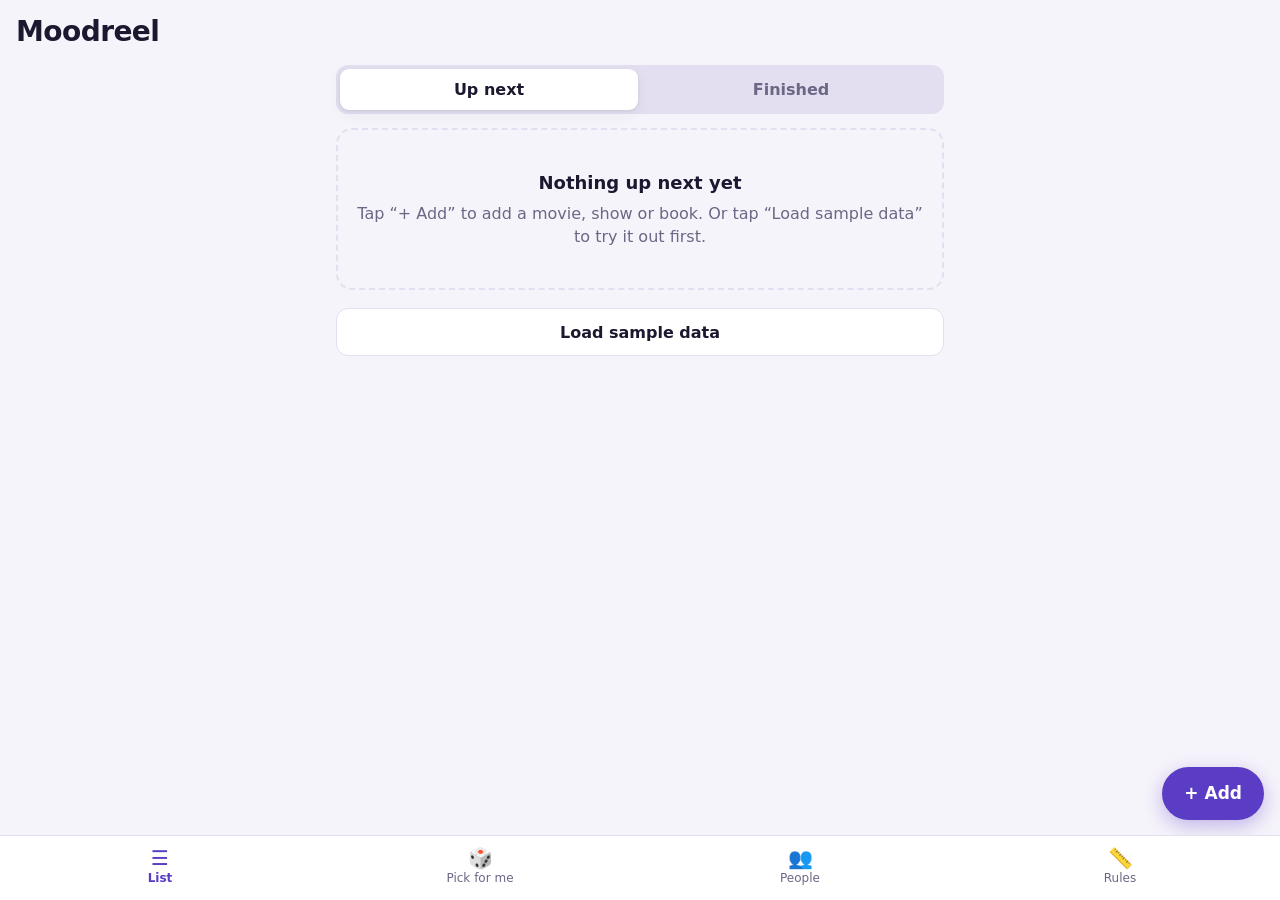
==== index.html @ b11b5fb3 "Add files via upload" ====
<!doctype html>
<html lang="en">
<head>
<meta charset="utf-8">
<meta name="viewport" content="width=device-width, initial-scale=1, viewport-fit=cover">
<title>Moodreel</title>
<meta name="description" content="Track movies, shows and books, who recommended them, and get picks from rules you can check.">
<meta name="theme-color" content="#5b3cc4">
<link rel="manifest" href="manifest.webmanifest">
<link rel="icon" href="icons/icon-192.png" type="image/png">
<link rel="apple-touch-icon" href="icons/apple-touch-icon.png">
<meta name="apple-mobile-web-app-capable" content="yes">
<meta name="mobile-web-app-capable" content="yes">
<meta name="apple-mobile-web-app-title" content="Moodreel">
<meta name="apple-mobile-web-app-status-bar-style" content="default">
<link rel="stylesheet" href="styles.css">
</head>
<body>
<header class="topbar">
  <h1 id="screen-title">Up next</h1>
</header>

<main>
  <!-- LIST -->
  <section id="tab-list" class="screen" aria-labelledby="screen-title">
    <div class="segmented" role="tablist" aria-label="Which list">
      <button role="tab" data-list="next" aria-selected="true">Up next</button>
      <button role="tab" data-list="done" aria-selected="false">Finished</button>
    </div>
    <div id="list-items" class="cards"></div>
  </section>

  <!-- PICK -->
  <section id="tab-pick" class="screen" hidden>
    <fieldset class="chips-group">
      <legend>What mood? <span class="hint">Pick any</span></legend>
      <div class="chips" id="pick-moods"></div>
    </fieldset>
    <fieldset class="chips-group">
      <legend>How much time? <span class="hint">Pick one</span></legend>
      <div class="chips" id="pick-time"></div>
    </fieldset>
    <fieldset class="chips-group">
      <legend>What kind? <span class="hint">Pick one</span></legend>
      <div class="chips" id="pick-type"></div>
    </fieldset>
    <button id="pick-go" class="btn primary wide">Pick for me</button>
    <div id="pick-results" aria-live="polite"></div>
  </section>

  <!-- PEOPLE -->
  <section id="tab-people" class="screen" hidden>
    <h2>Whose picks you like</h2>
    <p class="hint">Average of your star ratings for finished things each person recommended.</p>
    <div id="people-chart"></div>
    <h2>Finished per month</h2>
    <div id="history-chart"></div>
  </section>

  <!-- RULES -->
  <section id="tab-rules" class="screen" hidden>
    <h2>How picks are scored</h2>
    <ol id="rules-list" class="rules"></ol>
    <h2>Your data</h2>
    <p class="hint">Everything is saved only on this device. Nothing is sent anywhere.</p>
    <div class="stack">
      <button id="btn-sample" class="btn">Load sample data</button>
      <button id="btn-export" class="btn">Save a backup file</button>
      <label class="btn" for="file-import">Restore from a backup file</label>
      <input id="file-import" type="file" accept="application/json,.json" hidden>
      <button id="btn-clear" class="btn danger">Clear everything</button>
    </div>
  </section>
</main>

<button id="fab-add" class="fab" aria-label="Add a movie, show or book">+ Add</button>

<nav class="tabbar" aria-label="Main">
  <button data-tab="list" aria-current="page"><span aria-hidden="true">☰</span>List</button>
  <button data-tab="pick"><span aria-hidden="true">🎲</span>Pick for me</button>
  <button data-tab="people"><span aria-hidden="true">👥</span>People</button>
  <button data-tab="rules"><span aria-hidden="true">📏</span>Rules</button>
</nav>

<!-- ADD / EDIT SHEET -->
<div id="sheet" class="sheet" hidden role="dialog" aria-modal="true" aria-labelledby="sheet-title">
  <form id="item-form" class="sheet-body" novalidate>
    <div class="sheet-head">
      <button type="button" class="link" id="sheet-cancel">Cancel</button>
      <h2 id="sheet-title">Add</h2>
      <button type="submit" class="link strong">Save</button>
    </div>
    <label class="field">Title
      <input name="title" required autocomplete="off" placeholder="e.g. Paddington 2">
    </label>
    <p class="error" id="title-error" hidden>Give it a title.</p>
    <fieldset class="chips-group"><legend>Type</legend><div class="chips" id="f-type"></div></fieldset>
    <fieldset class="chips-group"><legend>How long is it?</legend><div class="chips" id="f-time"></div></fieldset>
    <fieldset class="chips-group"><legend>Moods <span class="hint">Pick any</span></legend><div class="chips" id="f-moods"></div></fieldset>
    <label class="field">Recommended by <span class="hint">optional</span>
      <input name="recBy" list="people-names" autocomplete="off" placeholder="e.g. Sam">
      <datalist id="people-names"></datalist>
    </label>
    <fieldset class="chips-group"><legend>Status</legend><div class="chips" id="f-status"></div></fieldset>
    <fieldset class="chips-group" id="f-rating-group"><legend>Your rating</legend><div class="stars" id="f-rating"></div></fieldset>
    <button type="button" id="btn-delete" class="btn danger wide" hidden>Delete</button>
  </form>
</div>

<div id="toast" class="toast" role="status" hidden></div>

<script src="rules.js"></script>
<script src="app.js"></script>
</body>
</html>
---- styles.css ----
:root {
  --bg: #f6f4fb;
  --surface: #ffffff;
  --text: #1b1830;
  --muted: #6b6785;
  --line: #e3dff0;
  --accent: #5b3cc4;
  --accent-text: #ffffff;
  --accent-soft: #ece6ff;
  --danger: #c0322b;
  --star: #e8a400;
  --bar: #5b3cc4;
  --bar-dim: #c9bdf2;
  --shadow: 0 1px 3px rgba(27, 24, 48, .08), 0 4px 14px rgba(27, 24, 48, .06);
  --tabbar-h: 64px;
  color-scheme: light dark;
}
@media (prefers-color-scheme: dark) {
  :root {
    --bg: #14121f;
    --surface: #1f1c2e;
    --text: #efedf8;
    --muted: #a6a1c2;
    --line: #34304a;
    --accent: #9d86ff;
    --accent-text: #14121f;
    --accent-soft: #2e2850;
    --danger: #ff7a70;
    --star: #ffc93d;
    --bar: #9d86ff;
    --bar-dim: #4b4278;
    --shadow: none;
  }
}

* { box-sizing: border-box; }
html, body { margin: 0; }
body {
  background: var(--bg);
  color: var(--text);
  font: 16px/1.45 -apple-system, BlinkMacSystemFont, "Segoe UI", Roboto, system-ui, sans-serif;
  -webkit-tap-highlight-color: transparent;
  min-height: 100vh;
}
button, input, label.btn { font: inherit; color: inherit; }
button { cursor: pointer; }
[hidden] { display: none !important; }

.topbar {
  position: sticky; top: 0; z-index: 5;
  background: var(--bg);
  padding: calc(env(safe-area-inset-top) + 12px) 16px 8px;
}
.topbar h1 { margin: 0; font-size: 28px; letter-spacing: -.02em; }

main {
  padding: 0 16px calc(var(--tabbar-h) + env(safe-area-inset-bottom) + 96px);
  max-width: 640px; margin: 0 auto;
}
h2 { font-size: 18px; margin: 24px 0 6px; }
.hint { color: var(--muted); font-size: 14px; font-weight: 400; }
p.hint { margin: 0 0 12px; }

/* Segmented control */
.segmented {
  display: grid; grid-template-columns: 1fr 1fr; gap: 4px;
  background: var(--line); border-radius: 12px; padding: 4px; margin: 4px 0 14px;
}
.segmented button {
  border: 0; border-radius: 9px; padding: 9px; background: transparent; font-weight: 600; color: var(--muted);
}
.segmented button[aria-selected="true"] { background: var(--surface); color: var(--text); box-shadow: var(--shadow); }

/* Cards */
.cards { display: grid; gap: 10px; }
.card {
  display: block; width: 100%; text-align: left;
  background: var(--surface); border: 1px solid var(--line); border-radius: 14px;
  padding: 12px 14px; box-shadow: var(--shadow);
}
.card-top { display: flex; gap: 10px; align-items: baseline; }
.card-icon { font-size: 20px; }
.card-title { font-weight: 650; font-size: 17px; flex: 1; overflow-wrap: anywhere; }
.card-meta { color: var(--muted); font-size: 14px; margin-top: 4px; }
.tags { display: flex; flex-wrap: wrap; gap: 6px; margin-top: 8px; }
.tag { background: var(--accent-soft); color: var(--text); border-radius: 999px; padding: 2px 10px; font-size: 13px; }
.stars-inline { color: var(--star); letter-spacing: 1px; }

.empty {
  text-align: center; color: var(--muted);
  padding: 40px 16px; border: 2px dashed var(--line); border-radius: 16px;
}
.empty strong { display: block; color: var(--text); font-size: 18px; margin-bottom: 6px; }

/* Chips */
fieldset.chips-group { border: 0; margin: 0 0 14px; padding: 0; min-width: 0; }
fieldset.chips-group legend { font-weight: 650; padding: 0; margin-bottom: 8px; }
.chips { display: flex; flex-wrap: wrap; gap: 8px; }
.chip {
  border: 1.5px solid var(--line); background: var(--surface);
  border-radius: 999px; padding: 9px 14px; min-height: 44px; font-size: 15px;
}
.chip[aria-pressed="true"] { background: var(--accent); border-color: var(--accent); color: var(--accent-text); font-weight: 600; }

/* Buttons */
.btn {
  display: inline-flex; align-items: center; justify-content: center;
  min-height: 48px; padding: 10px 18px; border-radius: 12px;
  border: 1.5px solid var(--line); background: var(--surface); font-weight: 600; text-align: center; cursor: pointer;
}
.btn.primary { background: var(--accent); border-color: var(--accent); color: var(--accent-text); }
.btn.danger { color: var(--danger); }
.btn.wide { width: 100%; margin-top: 8px; }
.stack { display: grid; gap: 10px; }
.link { background: none; border: 0; color: var(--accent); padding: 8px 4px; min-height: 44px; font-size: 16px; }
.link.strong { font-weight: 700; }

/* Pick results */
#pick-results { margin-top: 18px; display: grid; gap: 10px; }
#pick-results > * { scroll-margin-top: calc(env(safe-area-inset-top) + 64px); }
.result { position: relative; }
.result .rank {
  position: absolute; top: 12px; right: 14px; font-weight: 800; color: var(--accent); font-size: 22px;
}
.result.first { border: 2px solid var(--accent); }
.math { margin: 8px 0 0; padding: 8px 10px; background: var(--accent-soft); border-radius: 10px; font-size: 14px; }
.math b { font-weight: 700; }
.notice { background: var(--surface); border: 1px solid var(--line); border-radius: 14px; padding: 14px; }

/* Charts */
.chart { width: 100%; height: auto; display: block; }
.chart text { fill: var(--text); font-size: 13px; }
.chart .muted { fill: var(--muted); }
.chart .bar { fill: var(--bar); }
.chart .bar-dim { fill: var(--bar-dim); }
.chart .grid { stroke: var(--line); stroke-width: 1; }

/* Rules list */
.rules { padding-left: 22px; margin: 0; }
.rules li { margin-bottom: 8px; }

/* Floating add button */
.fab {
  position: fixed; z-index: 6;
  right: 16px; bottom: calc(var(--tabbar-h) + env(safe-area-inset-bottom) + 16px);
  background: var(--accent); color: var(--accent-text);
  border: 0; border-radius: 999px; padding: 14px 22px; font-weight: 700; font-size: 17px;
  box-shadow: 0 6px 20px rgba(91, 60, 196, .35);
}

/* Bottom tab bar */
.tabbar {
  position: fixed; left: 0; right: 0; bottom: 0; z-index: 7;
  display: grid; grid-template-columns: repeat(4, 1fr);
  background: var(--surface); border-top: 1px solid var(--line);
  padding-bottom: env(safe-area-inset-bottom);
}
.tabbar button {
  height: var(--tabbar-h); border: 0; background: none;
  display: flex; flex-direction: column; align-items: center; justify-content: center; gap: 2px;
  font-size: 12px; color: var(--muted);
}
.tabbar button span { font-size: 20px; line-height: 1; }
.tabbar button[aria-current="page"] { color: var(--accent); font-weight: 700; }

/* Add/edit sheet */
.sheet {
  position: fixed; inset: 0; z-index: 20;
  background: var(--bg); overflow-y: auto; -webkit-overflow-scrolling: touch;
}
.sheet-body { max-width: 640px; margin: 0 auto; padding: calc(env(safe-area-inset-top) + 4px) 16px calc(env(safe-area-inset-bottom) + 32px); }
.sheet-head {
  position: sticky; top: 0; z-index: 1; background: var(--bg);
  display: grid; grid-template-columns: 1fr auto 1fr; align-items: center; margin: 0 -16px 8px; padding: 4px 12px;
  border-bottom: 1px solid var(--line);
}
.sheet-head h2 { margin: 0; font-size: 17px; }
.sheet-head .link:last-child { justify-self: end; }
.sheet-head .link:first-child { justify-self: start; }
.field { display: block; font-weight: 650; margin: 10px 0 14px; }
.field input {
  display: block; width: 100%; margin-top: 6px; font-weight: 400;
  padding: 12px 14px; font-size: 17px; border-radius: 12px; border: 1.5px solid var(--line); background: var(--surface);
}
.field input:focus { outline: 2px solid var(--accent); outline-offset: 1px; }
.error { color: var(--danger); margin: -8px 0 12px; font-size: 14px; }
.stars { display: flex; gap: 4px; }
.stars button {
  width: 48px; height: 48px; border: 0; background: none; font-size: 32px; color: var(--line); padding: 0;
}
.stars button[aria-checked="true"] { color: var(--star); }

/* Toast */
.toast {
  position: fixed; left: 50%; transform: translateX(-50%); z-index: 30;
  bottom: calc(var(--tabbar-h) + env(safe-area-inset-bottom) + 80px);
  background: var(--text); color: var(--bg); padding: 10px 16px; border-radius: 12px; font-size: 15px;
  max-width: calc(100% - 32px);
}
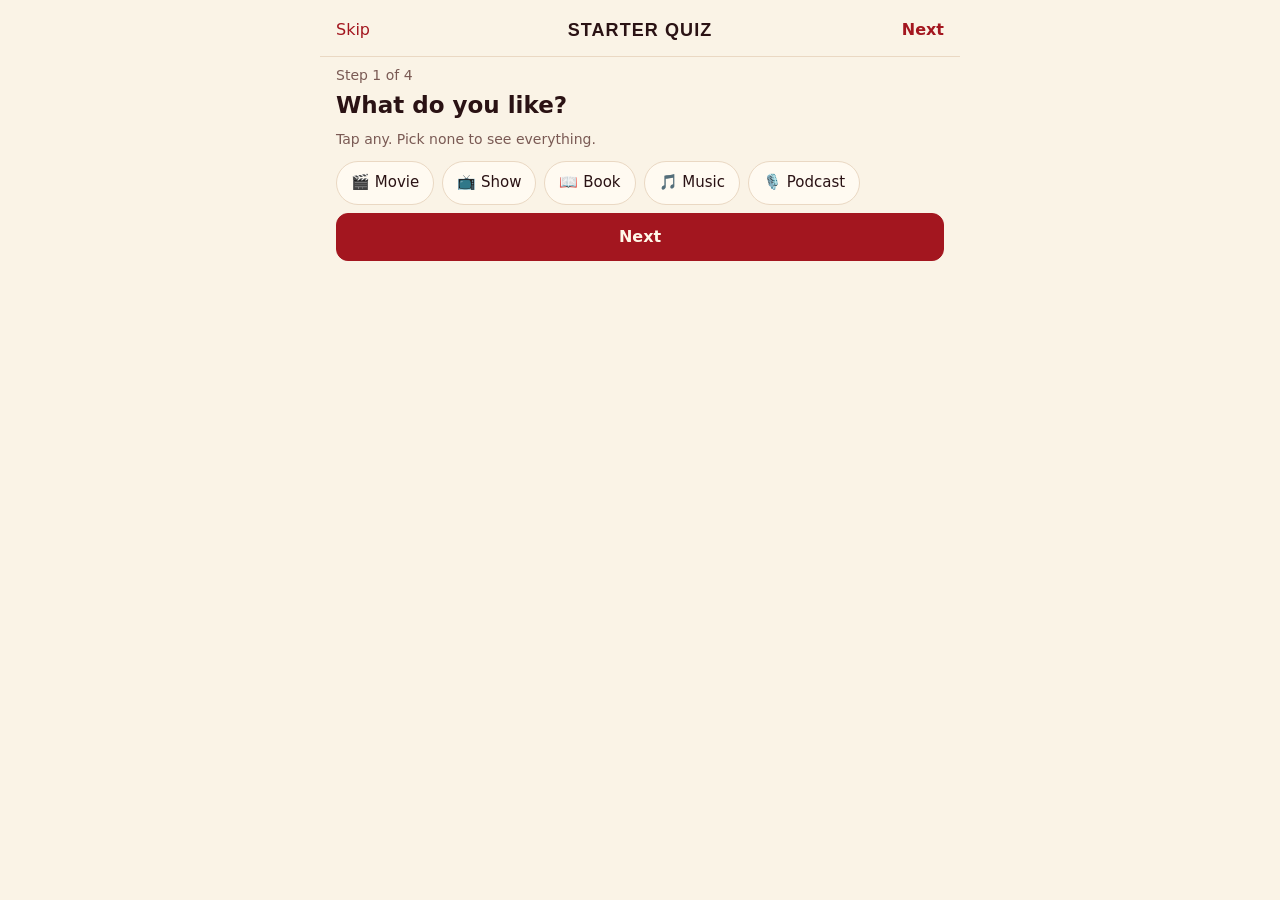
==== commit 9f26d697: "Add files via upload" ====
--- a/index.html
+++ b/index.html
@@ -4,8 +4,9 @@
 <meta charset="utf-8">
 <meta name="viewport" content="width=device-width, initial-scale=1, viewport-fit=cover">
 <title>Moodreel</title>
-<meta name="description" content="Track movies, shows and books, who recommended them, and get picks from rules you can check.">
-<meta name="theme-color" content="#5b3cc4">
+<meta name="description" content="Track movies, shows, books, music and podcasts, who recommended them, and get picks from rules you can check.">
+<meta name="theme-color" content="#a3161f" media="(prefers-color-scheme: light)">
+<meta name="theme-color" content="#130709" media="(prefers-color-scheme: dark)">
 <link rel="manifest" href="manifest.webmanifest">
 <link rel="icon" href="icons/icon-192.png" type="image/png">
 <link rel="apple-touch-icon" href="icons/apple-touch-icon.png">
@@ -17,14 +18,15 @@
 </head>
 <body>
 <header class="topbar">
-  <h1 id="screen-title">Up next</h1>
+  <h1 id="screen-title">Moodreel</h1>
 </header>
 
 <main>
   <!-- LIST -->
   <section id="tab-list" class="screen" aria-labelledby="screen-title">
-    <div class="segmented" role="tablist" aria-label="Which list">
+    <div class="segmented three" role="tablist" aria-label="Which list">
       <button role="tab" data-list="next" aria-selected="true">Up next</button>
+      <button role="tab" data-list="progress" aria-selected="false">In progress</button>
       <button role="tab" data-list="done" aria-selected="false">Finished</button>
     </div>
     <div id="list-items" class="cards"></div>
@@ -33,23 +35,31 @@
   <!-- PICK -->
   <section id="tab-pick" class="screen" hidden>
     <fieldset class="chips-group">
-      <legend>What mood? <span class="hint">Pick any</span></legend>
-      <div class="chips" id="pick-moods"></div>
+      <legend>What kind? <span class="hint">Pick one</span></legend>
+      <div class="chips" id="pick-type"></div>
     </fieldset>
     <fieldset class="chips-group">
-      <legend>How much time? <span class="hint">Pick one</span></legend>
+      <legend id="pick-time-legend">How much time? <span class="hint">Pick one</span></legend>
       <div class="chips" id="pick-time"></div>
     </fieldset>
     <fieldset class="chips-group">
-      <legend>What kind? <span class="hint">Pick one</span></legend>
-      <div class="chips" id="pick-type"></div>
+      <legend>Moods &amp; genres <span class="hint">Pick any</span></legend>
+      <div id="pick-fav-note"></div>
+      <div id="pick-tags"></div>
     </fieldset>
-    <button id="pick-go" class="btn primary wide">Pick for me</button>
+    <div class="pick-bar"><button id="pick-go" class="btn primary wide">Pick for me</button></div>
     <div id="pick-results" aria-live="polite"></div>
   </section>
 
   <!-- PEOPLE -->
   <section id="tab-people" class="screen" hidden>
+    <h2>Who recommends things to you</h2>
+    <form id="person-form" class="inline-form" autocomplete="off">
+      <label class="visually-hidden" for="person-name">Name</label>
+      <input id="person-name" placeholder="Add a name, e.g. Sam" maxlength="60">
+      <button type="submit" class="btn primary">+ Add</button>
+    </form>
+    <div id="people-chips" class="chips"></div>
     <h2>Whose picks you like</h2>
     <p class="hint">Average of your star ratings for finished things each person recommended.</p>
     <div id="people-chart"></div>
@@ -64,6 +74,7 @@
     <h2>Your data</h2>
     <p class="hint">Everything is saved only on this device. Nothing is sent anywhere.</p>
     <div class="stack">
+      <button id="btn-quiz" class="btn">Take the starter quiz</button>
       <button id="btn-sample" class="btn">Load sample data</button>
       <button id="btn-export" class="btn">Save a backup file</button>
       <label class="btn" for="file-import">Restore from a backup file</label>
@@ -73,7 +84,7 @@
   </section>
 </main>
 
-<button id="fab-add" class="fab" aria-label="Add a movie, show or book">+ Add</button>
+<button id="fab-add" class="fab" aria-label="Add a movie, show, book, album or podcast">+ Add</button>
 
 <nav class="tabbar" aria-label="Main">
   <button data-tab="list" aria-current="page"><span aria-hidden="true">☰</span>List</button>
@@ -95,8 +106,8 @@
     </label>
     <p class="error" id="title-error" hidden>Give it a title.</p>
     <fieldset class="chips-group"><legend>Type</legend><div class="chips" id="f-type"></div></fieldset>
-    <fieldset class="chips-group"><legend>How long is it?</legend><div class="chips" id="f-time"></div></fieldset>
-    <fieldset class="chips-group"><legend>Moods <span class="hint">Pick any</span></legend><div class="chips" id="f-moods"></div></fieldset>
+    <fieldset class="chips-group"><legend id="f-time-legend">How long is it?</legend><div class="chips" id="f-time"></div></fieldset>
+    <fieldset class="chips-group"><legend>Moods &amp; genres <span class="hint">Pick any</span></legend><div id="f-moods"></div></fieldset>
     <label class="field">Recommended by <span class="hint">optional</span>
       <input name="recBy" list="people-names" autocomplete="off" placeholder="e.g. Sam">
       <datalist id="people-names"></datalist>
@@ -107,9 +118,34 @@
   </form>
 </div>
 
+<!-- STARTER QUIZ -->
+<div id="quiz" class="sheet" hidden role="dialog" aria-modal="true" aria-labelledby="quiz-title">
+  <div class="sheet-body">
+    <div class="sheet-head">
+      <button type="button" class="link" id="quiz-back">Skip</button>
+      <h2 id="quiz-title">Starter quiz</h2>
+      <button type="button" class="link strong" id="quiz-next">Next</button>
+    </div>
+    <p class="quiz-step" id="quiz-step"></p>
+    <div id="quiz-body"></div>
+    <button type="button" class="btn primary wide quiz-bottom" id="quiz-next-bottom">Next</button>
+  </div>
+</div>
+
+<!-- "Tell them what you thought" card -->
+<div id="tell" class="tell" hidden role="dialog" aria-labelledby="tell-text">
+  <p id="tell-text"></p>
+  <textarea id="tell-msg" class="tell-msg" readonly rows="3" hidden aria-label="Message to copy"></textarea>
+  <div class="tell-actions">
+    <button type="button" class="btn" id="tell-later">Not now</button>
+    <button type="button" class="btn primary" id="tell-send">Send a message</button>
+  </div>
+</div>
+
 <div id="toast" class="toast" role="status" hidden></div>
 
 <script src="rules.js"></script>
+<script src="starter.js"></script>
 <script src="app.js"></script>
 </body>
 </html>
--- a/styles.css
+++ b/styles.css
@@ -1,34 +1,45 @@
 :root {
-  --bg: #f6f4fb;
-  --surface: #ffffff;
-  --text: #1b1830;
-  --muted: #6b6785;
-  --line: #e3dff0;
-  --accent: #5b3cc4;
-  --accent-text: #ffffff;
-  --accent-soft: #ece6ff;
-  --danger: #c0322b;
-  --star: #e8a400;
-  --bar: #5b3cc4;
-  --bar-dim: #c9bdf2;
-  --shadow: 0 1px 3px rgba(27, 24, 48, .08), 0 4px 14px rgba(27, 24, 48, .06);
+  /* Lobby (light): popcorn cream, velvet-seat red, brass gold */
+  --bg: #faf3e6;
+  --surface: #fffaf1;
+  --text: #2a1214;
+  --muted: #7a5a54;
+  --line: #ead8c3;
+  --accent: #a3161f;
+  --accent-text: #fff8e8;
+  --accent-soft: #f6dcd5;
+  --gold: #946600;
+  --danger: #b3261e;
+  --star: #c98f00;
+  --bar: #a3161f;
+  --bar-dim: #e2b3aa;
+  --shadow: 0 1px 3px rgba(42, 18, 20, .08), 0 4px 14px rgba(42, 18, 20, .06);
+  /* The marquee sign looks the same in both modes: it is lit */
+  --sign-top: #b5121d;
+  --sign-bot: #6e0a11;
+  --sign-text: #ffe7a3;
+  --bulb: #ffe9a8;
+  --brass: #d4a437;
+  --display: "Avenir Next Condensed", "AvenirNextCondensed-Heavy", "Futura", "Roboto Condensed", "Arial Narrow", Impact, sans-serif;
   --tabbar-h: 64px;
   color-scheme: light dark;
 }
 @media (prefers-color-scheme: dark) {
   :root {
-    --bg: #14121f;
-    --surface: #1f1c2e;
-    --text: #efedf8;
-    --muted: #a6a1c2;
-    --line: #34304a;
-    --accent: #9d86ff;
-    --accent-text: #14121f;
-    --accent-soft: #2e2850;
-    --danger: #ff7a70;
-    --star: #ffc93d;
-    --bar: #9d86ff;
-    --bar-dim: #4b4278;
+    /* Theater (dark): lights down, red seats, gold trim */
+    --bg: #130709;
+    --surface: #211012;
+    --text: #fbeedc;
+    --muted: #c4a198;
+    --line: #42201f;
+    --accent: #d22a35;
+    --accent-text: #fff6e3;
+    --accent-soft: #401419;
+    --gold: #f2c14e;
+    --danger: #ff8a7a;
+    --star: #f5c542;
+    --bar: #d22a35;
+    --bar-dim: #5e2a2d;
     --shadow: none;
   }
 }
@@ -51,13 +62,33 @@
   background: var(--bg);
   padding: calc(env(safe-area-inset-top) + 12px) 16px 8px;
 }
-.topbar h1 { margin: 0; font-size: 28px; letter-spacing: -.02em; }
+/* Marquee sign: velvet red panel, brass frame, rows of bulbs top and bottom */
+.topbar h1 {
+  position: relative; margin: 0; padding: 15px 12px 13px;
+  font-family: var(--display); font-weight: 800; font-size: 27px; line-height: 1;
+  text-transform: uppercase; letter-spacing: .12em; text-align: center;
+  color: var(--sign-text); text-shadow: 0 0 6px rgba(255, 196, 80, .75), 0 0 18px rgba(255, 120, 40, .35);
+  background: linear-gradient(var(--sign-top), var(--sign-bot));
+  border: 3px solid var(--brass); border-radius: 12px;
+  box-shadow: inset 0 0 0 2px #4a060b, 0 4px 14px rgba(110, 10, 17, .35);
+}
+.topbar h1::before, .topbar h1::after {
+  content: ""; position: absolute; left: 8px; right: 8px; height: 6px;
+  background: radial-gradient(circle, var(--bulb) 0 2.3px, transparent 2.8px) center / 13px 6px repeat-x;
+  filter: drop-shadow(0 0 2px #ffcf5a);
+}
+.topbar h1::before { top: 3px; }
+.topbar h1::after { bottom: 3px; }
 
 main {
   padding: 0 16px calc(var(--tabbar-h) + env(safe-area-inset-bottom) + 96px);
   max-width: 640px; margin: 0 auto;
 }
-h2 { font-size: 18px; margin: 24px 0 6px; }
+h2 {
+  font-family: var(--display); font-weight: 800; font-size: 19px; text-transform: uppercase; letter-spacing: .06em;
+  margin: 24px 0 6px;
+}
+h2::before { content: "★ "; color: var(--gold); }
 .hint { color: var(--muted); font-size: 14px; font-weight: 400; }
 p.hint { margin: 0 0 12px; }
 
@@ -69,7 +100,7 @@
 .segmented button {
   border: 0; border-radius: 9px; padding: 9px; background: transparent; font-weight: 600; color: var(--muted);
 }
-.segmented button[aria-selected="true"] { background: var(--surface); color: var(--text); box-shadow: var(--shadow); }
+.segmented button[aria-selected="true"] { background: var(--accent); color: var(--accent-text); box-shadow: var(--shadow); }
 
 /* Cards */
 .cards { display: grid; gap: 10px; }
@@ -102,6 +133,74 @@
 }
 .chip[aria-pressed="true"] { background: var(--accent); border-color: var(--accent); color: var(--accent-text); font-weight: 600; }
 
+.tag-group-label {
+  font-size: 12px; font-weight: 700; letter-spacing: .06em; text-transform: uppercase;
+  color: var(--muted); margin: 12px 0 6px;
+}
+.tag-group-label:first-child { margin-top: 0; }
+
+/* Pick button stays above the tab bar until you scroll past it */
+.pick-bar {
+  position: sticky; z-index: 4;
+  bottom: calc(var(--tabbar-h) + env(safe-area-inset-bottom));
+  background: var(--bg); padding: 8px 0 10px; margin: 0 -16px; padding-left: 16px; padding-right: 16px;
+}
+.pick-bar .btn.wide { margin-top: 0; }
+
+/* Three-way list switch */
+.segmented.three { grid-template-columns: 1fr 1fr 1fr; }
+.segmented.three button { padding: 9px 4px; font-size: 15px; }
+
+.badge {
+  display: inline-block; font-size: 12px; font-weight: 700; border-radius: 999px; padding: 2px 8px;
+  background: var(--accent); color: var(--accent-text); vertical-align: middle; margin-left: 6px;
+}
+.card[role="button"] { cursor: pointer; }
+.tell-link {
+  margin-top: 8px; background: none; border: 1.5px solid var(--line); border-radius: 999px;
+  padding: 6px 12px; font-size: 14px; font-weight: 600; color: var(--accent); min-height: 36px;
+}
+
+/* Favorites note on Pick */
+.fav-note { display: flex; align-items: center; justify-content: space-between; gap: 8px; margin: -4px 0 8px; }
+.fav-note .hint { margin: 0; }
+
+/* People form + chips */
+.inline-form { display: flex; gap: 8px; margin: 0 0 10px; }
+.inline-form input {
+  flex: 1; min-width: 0; font-size: 17px; padding: 12px 14px; border-radius: 12px;
+  border: 1.5px solid var(--line); background: var(--surface);
+}
+.person-chip { display: inline-flex; align-items: center; gap: 6px; }
+.person-chip .x { font-size: 18px; line-height: 1; opacity: .7; }
+.visually-hidden { position: absolute; width: 1px; height: 1px; overflow: hidden; clip: rect(0 0 0 0); white-space: nowrap; }
+
+/* Starter quiz */
+.quiz-step { color: var(--muted); font-size: 14px; margin: 4px 0 2px; }
+.quiz-q { font-size: 23px; margin: 4px 0 6px; }
+.quiz-q::before { content: none; }
+.quiz-bottom { margin-top: 18px; }
+.quiz-card { margin-bottom: 10px; }
+.quiz-choices { display: grid; grid-template-columns: 1fr 1fr; gap: 6px; margin-top: 10px; }
+.quiz-choices .chip { border-radius: 10px; min-height: 42px; padding: 8px 6px; font-size: 14px; }
+.match { color: var(--gold); font-size: 13px; font-weight: 600; margin-top: 4px; }
+.quiz-card .stars button { width: 40px; height: 40px; font-size: 26px; }
+
+/* "Tell them what you thought" card */
+.tell {
+  position: fixed; z-index: 25; left: 12px; right: 12px;
+  bottom: calc(var(--tabbar-h) + env(safe-area-inset-bottom) + 12px);
+  max-width: 616px; margin: 0 auto;
+  background: var(--surface); border: 2px solid var(--accent); border-radius: 16px; padding: 14px;
+  box-shadow: 0 10px 30px rgba(0, 0, 0, .25);
+}
+.tell p { margin: 0 0 10px; font-weight: 600; }
+.tell-msg {
+  display: block; width: 100%; margin: 0 0 10px; padding: 10px; border-radius: 10px; resize: none;
+  border: 1.5px solid var(--line); background: var(--bg); color: var(--text); font: inherit; font-size: 15px;
+}
+.tell-actions { display: grid; grid-template-columns: 1fr 1.4fr; gap: 8px; }
+
 /* Buttons */
 .btn {
   display: inline-flex; align-items: center; justify-content: center;
@@ -117,13 +216,15 @@
 
 /* Pick results */
 #pick-results { margin-top: 18px; display: grid; gap: 10px; }
-#pick-results > * { scroll-margin-top: calc(env(safe-area-inset-top) + 64px); }
+#pick-results > * { scroll-margin-top: calc(env(safe-area-inset-top) + 92px); }
 .result { position: relative; }
 .result .rank {
-  position: absolute; top: 12px; right: 14px; font-weight: 800; color: var(--accent); font-size: 22px;
-}
-.result.first { border: 2px solid var(--accent); }
-.math { margin: 8px 0 0; padding: 8px 10px; background: var(--accent-soft); border-radius: 10px; font-size: 14px; }
+  position: absolute; top: 10px; right: 14px; font-family: var(--display); font-weight: 800; color: var(--accent); font-size: 26px;
+}
+.result.first { border: 2px solid var(--gold); box-shadow: 0 0 0 3px var(--accent-soft); }
+.result.first .rank { color: var(--gold); }
+/* The math reads like a ticket stub: dashed tear line on the left */
+.math { margin: 8px 0 0; padding: 8px 10px; background: var(--accent-soft); border-radius: 10px; font-size: 14px; border-left: 3px dashed var(--gold); }
 .math b { font-weight: 700; }
 .notice { background: var(--surface); border: 1px solid var(--line); border-radius: 14px; padding: 14px; }
 
@@ -145,7 +246,8 @@
   right: 16px; bottom: calc(var(--tabbar-h) + env(safe-area-inset-bottom) + 16px);
   background: var(--accent); color: var(--accent-text);
   border: 0; border-radius: 999px; padding: 14px 22px; font-weight: 700; font-size: 17px;
-  box-shadow: 0 6px 20px rgba(91, 60, 196, .35);
+  box-shadow: 0 6px 20px rgba(163, 22, 31, .4); border: 2px solid var(--gold);
+  font-family: var(--display); text-transform: uppercase; letter-spacing: .06em;
 }
 
 /* Bottom tab bar */
@@ -162,6 +264,7 @@
 }
 .tabbar button span { font-size: 20px; line-height: 1; }
 .tabbar button[aria-current="page"] { color: var(--accent); font-weight: 700; }
+.tabbar { border-top: 2px solid var(--gold); }
 
 /* Add/edit sheet */
 .sheet {
@@ -174,7 +277,8 @@
   display: grid; grid-template-columns: 1fr auto 1fr; align-items: center; margin: 0 -16px 8px; padding: 4px 12px;
   border-bottom: 1px solid var(--line);
 }
-.sheet-head h2 { margin: 0; font-size: 17px; }
+.sheet-head h2 { margin: 0; font-size: 18px; }
+.sheet-head h2::before { content: none; }
 .sheet-head .link:last-child { justify-self: end; }
 .sheet-head .link:first-child { justify-self: start; }
 .field { display: block; font-weight: 650; margin: 10px 0 14px; }
